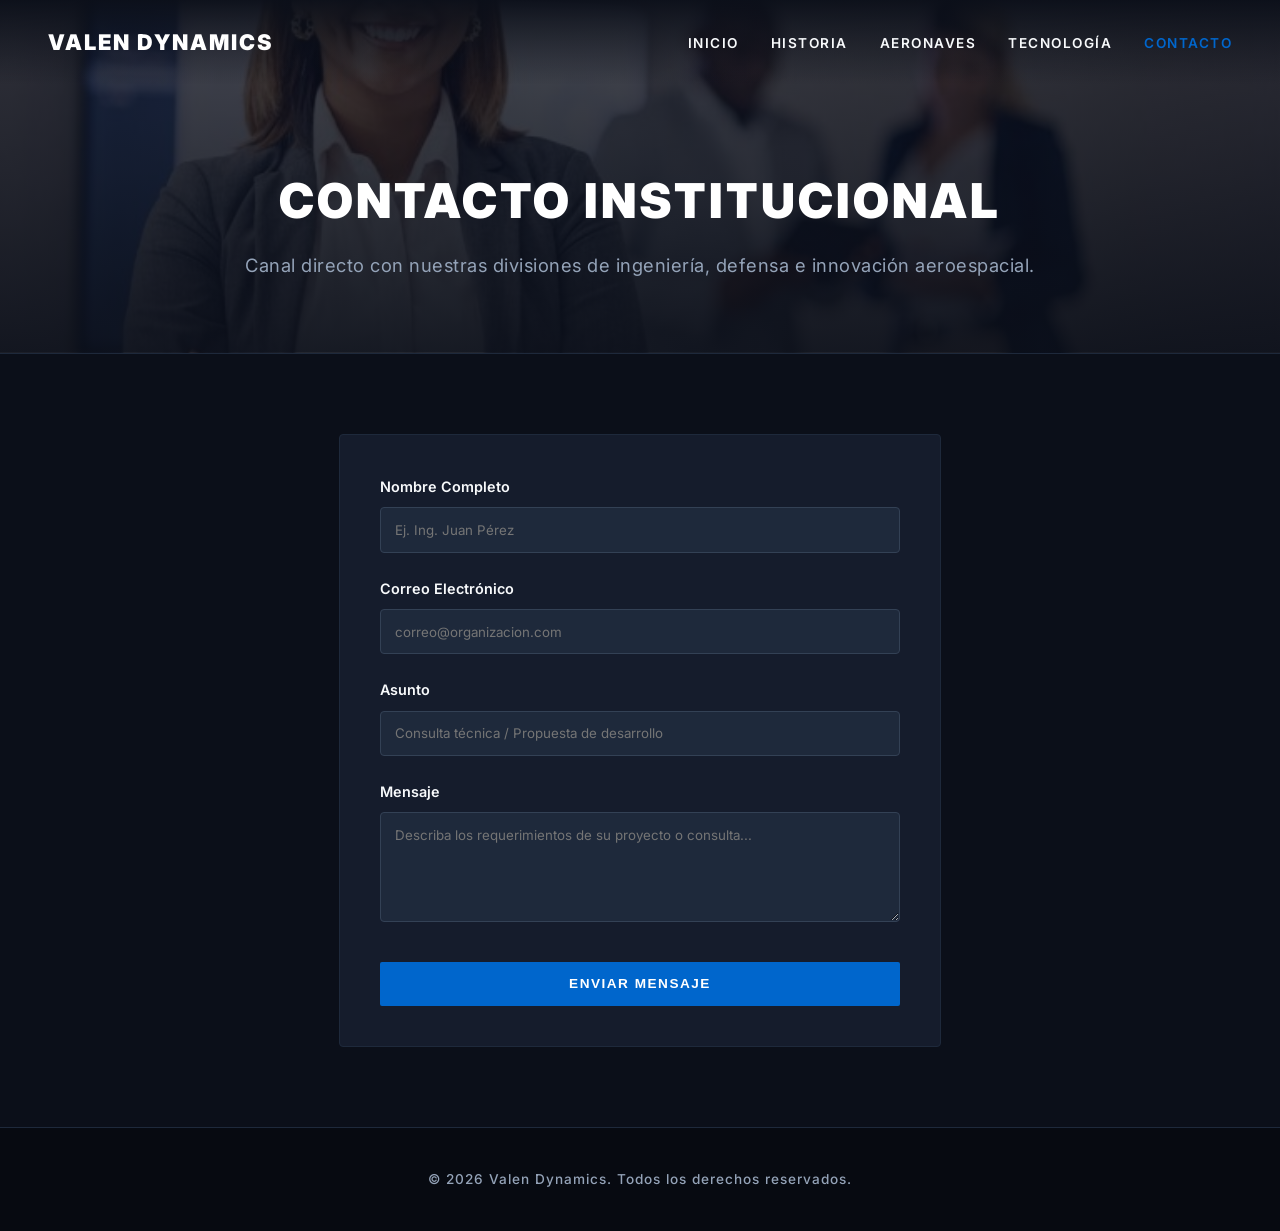
==== pages/contacto.html @ d97ce1bd "Upgrade" ====
<!DOCTYPE html>
<html lang="es">
<head>
  <meta charset="UTF-8">
  <meta name="viewport" content="width=device-width, initial-scale=1.0">
  <title>Contacto - Valen Dynamics</title>
  <link rel="stylesheet" href="../styles.css">
</head>
<body>

  <!-- Navegación superior -->
  <header class="navbar">
    <div class="logo">
      <a href="../index.html">VALEN DYNAMICS</a>
    </div>
    <nav>
      <ul class="nav-links">
        <li><a href="../index.html">Inicio</a></li>
        <li><a href="historia.html">Historia</a></li>
        <li><a href="modelos.html">Aeronaves</a></li>
        <li><a href="tecnologia.html">Tecnología</a></li>
        <li><a href="contacto.html" class="active">Contacto</a></li>
      </ul>
    </nav>
  </header>

  <!-- Header de Subpágina con Imagen de Fondo (header-contacto) -->
  <section class="page-header header-contacto">
    <div class="container" style="padding: 0;">
      <h1>CONTACTO INSTITUCIONAL</h1>
      <p>Canal directo con nuestras divisiones de ingeniería, defensa e innovación aeroespacial.</p>
    </div>
  </section>

  <!-- Formulario de Contacto -->
  <main class="container" style="max-width: 650px;">
    <form style="background: var(--bg-card); padding: 2.5rem; border-radius: 4px; border: 1px solid var(--border-color);">
      <div class="form-group">
        <label for="nombre">Nombre Completo</label>
        <input type="text" id="nombre" placeholder="Ej. Ing. Juan Pérez">
      </div>
      <div class="form-group">
        <label for="email">Correo Electrónico</label>
        <input type="email" id="email" placeholder="correo@organizacion.com">
      </div>
      <div class="form-group">
        <label for="asunto">Asunto</label>
        <input type="text" id="asunto" placeholder="Consulta técnica / Propuesta de desarrollo">
      </div>
      <div class="form-group">
        <label for="mensaje">Mensaje</label>
        <textarea id="mensaje" rows="5" placeholder="Describa los requerimientos de su proyecto o consulta..."></textarea>
      </div>
      <button type="submit" class="btn-primary" style="width: 100%; border: none; cursor: pointer; margin-top: 0.5rem;">Enviar Mensaje</button>
    </form>
  </main>

  <!-- Pie de página -->
  <footer>
    <p>&copy; 2026 Valen Dynamics. Todos los derechos reservados.</p>
  </footer>

</body>
</html>
---- styles.css ----
/* Importación de tipografía moderna (Inter) */
@import url('https://fonts.googleapis.com/css2?family=Inter:wght@300;400;500;600;700;800;900&display=swap');

/* Reset general y variables */
:root {
  --bg-dark: #0b0f19;
  --bg-card: #151c2c;
  --accent-blue: #0066cc;
  --accent-hover: #0052a3;
  --text-light: #f8fafc;
  --text-muted: #94a3b8;
  --border-color: #1e293b;
  --font-main: 'Inter', system-ui, -apple-system, BlinkMacSystemFont, sans-serif;
}

* {
  margin: 0;
  padding: 0;
  box-sizing: border-box;
}

body {
  font-family: var(--font-main);
  background-color: var(--bg-dark);
  color: var(--text-light);
  line-height: 1.7;
  -webkit-font-smoothing: antialiased;
}

/* Navbar transparente e integrada */
.navbar {
  position: absolute;
  top: 0;
  left: 0;
  width: 100%;
  display: flex;
  justify-content: space-between;
  align-items: center;
  padding: 1.5rem 3rem;
  z-index: 10;
  background: linear-gradient(180deg, rgba(11,15,25,0.95) 0%, rgba(11,15,25,0) 100%);
}

.logo a {
  font-size: 1.35rem;
  font-weight: 900;
  color: #fff;
  text-decoration: none;
  letter-spacing: 2px;
}

.nav-links {
  list-style: none;
  display: flex;
  gap: 2rem;
}

.nav-links a {
  color: var(--text-light);
  text-decoration: none;
  font-weight: 600;
  text-transform: uppercase;
  font-size: 0.85rem;
  letter-spacing: 1.5px;
  transition: color 0.3s ease;
}

.nav-links a:hover,
.nav-links a.active {
  color: var(--accent-blue);
}

/* Hero Section */
.hero {
  position: relative;
  height: 100vh;
  display: flex;
  align-items: center;
  justify-content: center;
  overflow: hidden;
  text-align: center;
}

.hero-video {
  position: absolute;
  top: 50%;
  left: 50%;
  min-width: 100%;
  min-height: 100%;
  width: auto;
  height: auto;
  z-index: 1;
  transform: translate(-50%, -50%);
  object-fit: cover;
}

.hero-overlay {
  position: absolute;
  top: 0;
  left: 0;
  width: 100%;
  height: 100%;
  background: rgba(11, 15, 25, 0.7);
  z-index: 2;
}

.hero-content {
  position: relative;
  z-index: 3;
  max-width: 850px;
  padding: 0 1rem;
}

.hero-content h1 {
  font-size: 3.25rem;
  font-weight: 900;
  letter-spacing: 3px;
  margin-bottom: 1.25rem;
  line-height: 1.15;
  text-transform: uppercase;
}

.hero-content p {
  font-size: 1.2rem;
  font-weight: 400;
  color: var(--text-muted);
  margin-bottom: 2.25rem;
  letter-spacing: 0.5px;
}

.btn-primary {
  display: inline-block;
  padding: 0.9rem 2.25rem;
  background-color: var(--accent-blue);
  color: #fff;
  text-decoration: none;
  font-weight: 700;
  letter-spacing: 1.5px;
  text-transform: uppercase;
  font-size: 0.85rem;
  border-radius: 2px;
  transition: background-color 0.3s ease;
}

.btn-primary:hover {
  background-color: var(--accent-hover);
}

/* Secciones Generales */
.container {
  max-width: 1150px;
  margin: 0 auto;
  padding: 5rem 1.5rem;
}

.features h2 {
  font-size: 2rem;
  font-weight: 800;
  margin-bottom: 2.5rem;
  letter-spacing: 1.5px;
  text-transform: uppercase;
  border-left: 4px solid var(--accent-blue);
  padding-left: 1rem;
}

.cards-grid {
  display: grid;
  grid-template-columns: repeat(auto-fit, minmax(300px, 1fr));
  gap: 2rem;
}

.card {
  background-color: var(--bg-card);
  padding: 2.25rem;
  border-top: 3px solid transparent;
  border-radius: 0 0 4px 4px;
  transition: transform 0.3s ease, border-color 0.3s ease;
}

.card:hover {
  transform: translateY(-5px);
  border-top-color: var(--accent-blue);
}

.card h3 {
  margin-bottom: 0.75rem;
  font-size: 1.35rem;
  font-weight: 700;
  letter-spacing: 0.5px;
}

.card p {
  color: var(--text-muted);
  margin-bottom: 1.5rem;
  font-size: 0.95rem;
  font-weight: 400;
  line-height: 1.6;
}

.card a {
  color: var(--accent-blue);
  text-decoration: none;
  font-weight: 700;
  font-size: 0.9rem;
  letter-spacing: 0.5px;
}

/* --- SUBPÁGINAS HEADER BASE (Con soporte para imagen de fondo) --- */
.page-header {
  padding: 10rem 1.5rem 4.5rem 1.5rem;
  background-color: var(--bg-card);
  background-position: center;
  background-size: cover;
  background-repeat: no-repeat;
  border-bottom: 1px solid var(--border-color);
  text-align: center;
}

.page-header h1 {
  font-size: 3rem;
  font-weight: 900;
  letter-spacing: 3px;
  margin-bottom: 0.5rem;
  text-transform: uppercase;
  color: #ffffff;
}

.page-header p {
  color: var(--text-muted);
  font-size: 1.15rem;
  font-weight: 400;
  letter-spacing: 0.5px;
}

/* --- CLASES INDIVIDUALES PARA LAS IMÁGENES DE CADA HEADER --- */

/* 1. Header de Historia */
.header-historia {
  background-image: linear-gradient(180deg, rgba(11, 15, 25, 0.75) 0%, rgba(11, 15, 25, 0.95) 100%), 
                    url('assets/Historia.webp');
}

/* 2. Header de Aeronaves / Modelos */
.header-modelos {
  background-image: linear-gradient(180deg, rgba(11, 15, 25, 0.75) 0%, rgba(11, 15, 25, 0.95) 100%), 
                    url('assets/Aeronaves.webp');
}

/* 3. Header de Tecnología */
.header-tecnologia {
  background-image: linear-gradient(180deg, rgba(11, 15, 25, 0.75) 0%, rgba(11, 15, 25, 0.95) 100%), 
                    url('assets/Tecnologia.jpg');
}

/* 4. Header de Contacto */
.header-contacto {
  background-image: linear-gradient(180deg, rgba(11, 15, 25, 0.75) 0%, rgba(11, 15, 25, 0.95) 100%), 
                    url('assets/Contacto.jpg');
}

/* Si tus HTML están dentro de una carpeta /pages/, ajusta las rutas en el CSS a: url('../assets/header-xxx.jpg') */


/* --- SECCIÓN HISTORIA (Jerarquía Visual Mejorada) --- */
.history-story {
  background-color: var(--bg-card);
  padding: 3rem;
  border-radius: 4px;
  border-left: 5px solid var(--accent-blue);
  margin-bottom: 4rem;
}

.history-story h2 {
  font-size: 2.25rem;
  font-weight: 800;
  letter-spacing: 1px;
  color: var(--text-light);
  margin-bottom: 0.3rem;
}

.subtitle-story {
  color: var(--accent-blue);
  font-weight: 700;
  text-transform: uppercase;
  letter-spacing: 1.5px;
  font-size: 0.85rem;
  margin-bottom: 2rem;
  display: block;
}

.history-story p {
  color: var(--text-light);
  line-height: 1.85;
  margin-bottom: 1.5rem;
  font-size: 1.05rem;
  font-weight: 300;
}

.history-story p strong {
  font-weight: 700;
  color: #fff;
}

/* Imagen Flotante Estilo Documento / Editorial */
.story-img-inline {
  float: right;
  width: 32%;
  max-width: 280px;
  height: auto;
  margin-left: 2rem;
  margin-bottom: 1.25rem;
  margin-top: 0.25rem;
  border-radius: 4px;
  border: 1px solid var(--border-color);
  box-shadow: 0 8px 20px rgba(0, 0, 0, 0.5);
}

.history-story::after {
  content: "";
  display: table;
  clear: both;
}

/* Fundadores */
.founders-section {
  margin-bottom: 4.5rem;
}

.founders-section h2 {
  font-size: 2rem;
  font-weight: 800;
  text-transform: uppercase;
  letter-spacing: 1.5px;
  border-left: 4px solid var(--accent-blue);
  padding-left: 0.85rem;
  margin-bottom: 0.25rem;
}

.section-desc {
  color: var(--text-muted);
  margin-bottom: 2.5rem;
  padding-left: 1rem;
  font-size: 0.95rem;
  font-weight: 500;
  text-transform: uppercase;
  letter-spacing: 1px;
}

.founder-card h3 {
  font-size: 1.4rem;
  font-weight: 800;
  margin-bottom: 0.25rem;
}

.founder-role {
  color: var(--accent-blue);
  font-size: 0.75rem;
  font-weight: 800;
  text-transform: uppercase;
  letter-spacing: 1.2px;
  margin-bottom: 1.25rem;
  display: block;
}

.founder-img {
  width: 100%;
  height: 220px;
  object-fit: cover;
  border-radius: 4px;
  margin-bottom: 1.25rem;
  border: 1px solid var(--border-color);
}

/* Línea de Tiempo */
.timeline-section h2 {
  font-size: 2rem;
  font-weight: 800;
  text-transform: uppercase;
  letter-spacing: 1.5px;
  border-left: 4px solid var(--accent-blue);
  padding-left: 0.85rem;
  margin-bottom: 2.5rem;
}

.timeline {
  display: flex;
  flex-direction: column;
  gap: 1.75rem;
}

.timeline-item {
  background-color: var(--bg-card);
  padding: 2.25rem;
  border-left: 4px solid var(--accent-blue);
  border-radius: 0 4px 4px 0;
  transition: transform 0.3s ease, background-color 0.3s ease;
}

.timeline-item:hover {
  transform: translateX(6px);
  background-color: #1a2336;
}

.timeline-year {
  display: inline-block;
  background-color: var(--accent-blue);
  color: #fff;
  font-weight: 800;
  font-size: 0.8rem;
  padding: 0.25rem 0.65rem;
  border-radius: 2px;
  margin-bottom: 0.85rem;
  letter-spacing: 1.2px;
  text-transform: uppercase;
}

.timeline-item h3 {
  font-size: 1.4rem;
  font-weight: 700;
  color: var(--text-light);
  margin-bottom: 0.5rem;
  letter-spacing: 0.5px;
}

.timeline-item p {
  color: var(--text-muted);
  font-size: 0.98rem;
  font-weight: 300;
  line-height: 1.7;
}

/* Formulario */
.form-group {
  margin-bottom: 1.5rem;
}

.form-group label {
  display: block;
  margin-bottom: 0.5rem;
  font-weight: 600;
  font-size: 0.9rem;
}

.form-group input,
.form-group textarea {
  width: 100%;
  padding: 0.85rem;
  background: #1e293b;
  border: 1px solid #334155;
  color: #fff;
  border-radius: 4px;
  font-family: var(--font-main);
}

.form-group input:focus,
.form-group textarea:focus {
  outline: 1px solid var(--accent-blue);
}

/* Footer */
footer {
  text-align: center;
  padding: 2.5rem;
  background-color: #070a11;
  color: var(--text-muted);
  font-size: 0.85rem;
  font-weight: 500;
  letter-spacing: 1px;
  border-top: 1px solid var(--border-color);
}

/* Adaptación Responsive */
@media (max-width: 650px) {
  .story-img-inline {
    float: none;
    display: block;
    width: 100%;
    max-width: 100%;
    margin: 0 0 1.5rem 0;
  }

  .history-story {
    padding: 1.75rem;
  }
}
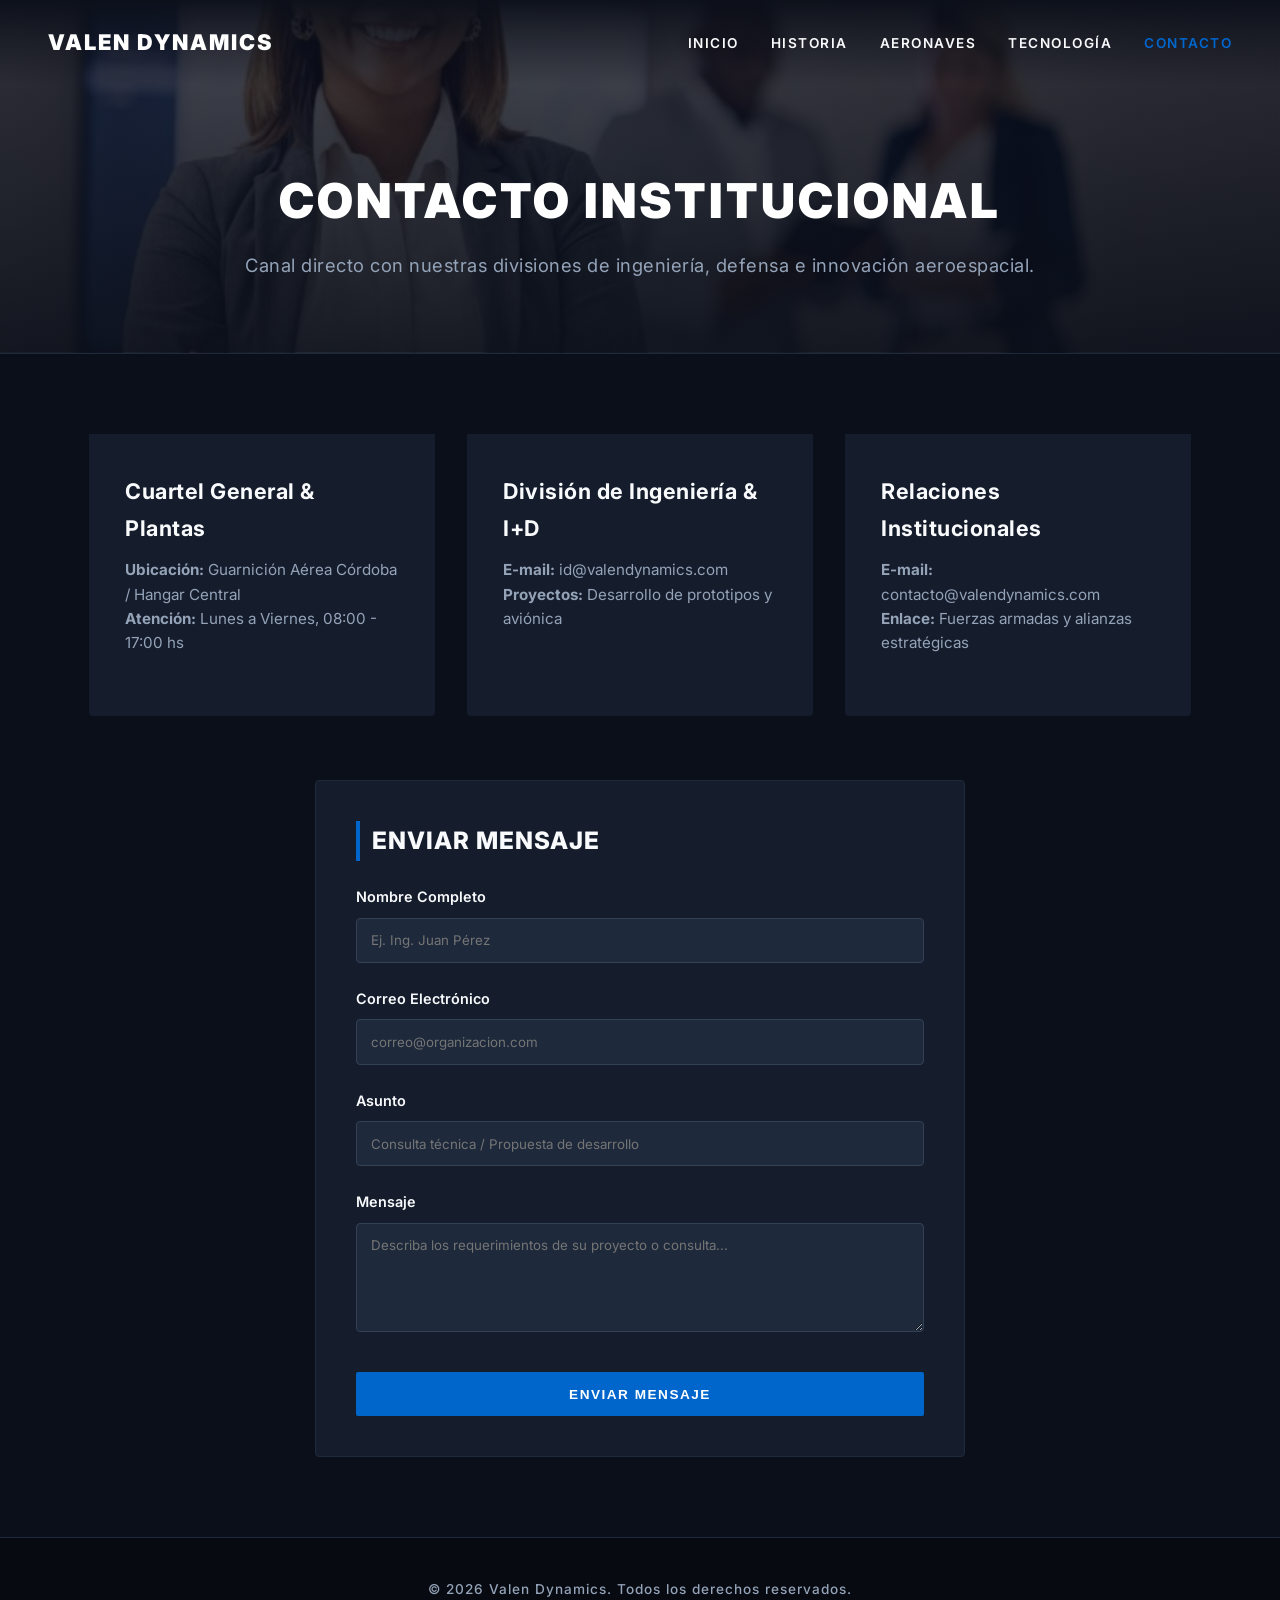
==== commit 7ff6deee: "Formulario hecho" ====
--- a/pages/contacto.html
+++ b/pages/contacto.html
@@ -4,6 +4,10 @@
   <meta charset="UTF-8">
   <meta name="viewport" content="width=device-width, initial-scale=1.0">
   <title>Contacto - Valen Dynamics</title>
+  
+  <!-- Favicon para la pestaña del navegador -->
+  <link rel="icon" type="image/png" href="../assets/favicon.png">
+  
   <link rel="stylesheet" href="../styles.css">
 </head>
 <body>
@@ -32,27 +36,64 @@
     </div>
   </section>
 
-  <!-- Formulario de Contacto -->
-  <main class="container" style="max-width: 650px;">
-    <form style="background: var(--bg-card); padding: 2.5rem; border-radius: 4px; border: 1px solid var(--border-color);">
-      <div class="form-group">
-        <label for="nombre">Nombre Completo</label>
-        <input type="text" id="nombre" placeholder="Ej. Ing. Juan Pérez">
+  <main class="container">
+
+    <!-- Tarjetas Informativas de Sedes / Departamentos -->
+    <div class="cards-grid" style="margin-bottom: 4rem;">
+      <div class="card">
+        <div class="card-body">
+          <h3>Cuartel General & Plantas</h3>
+          <p><strong>Ubicación:</strong> Guarnición Aérea Córdoba / Hangar Central<br>
+             <strong>Atención:</strong> Lunes a Viernes, 08:00 - 17:00 hs</p>
+        </div>
       </div>
-      <div class="form-group">
-        <label for="email">Correo Electrónico</label>
-        <input type="email" id="email" placeholder="correo@organizacion.com">
+
+      <div class="card">
+        <div class="card-body">
+          <h3>División de Ingeniería & I+D</h3>
+          <p><strong>E-mail:</strong> id@valendynamics.com<br>
+             <strong>Proyectos:</strong> Desarrollo de prototipos y aviónica</p>
+        </div>
       </div>
-      <div class="form-group">
-        <label for="asunto">Asunto</label>
-        <input type="text" id="asunto" placeholder="Consulta técnica / Propuesta de desarrollo">
+
+      <div class="card">
+        <div class="card-body">
+          <h3>Relaciones Institucionales</h3>
+          <p><strong>E-mail:</strong> contacto@valendynamics.com<br>
+             <strong>Enlace:</strong> Fuerzas armadas y alianzas estratégicas</p>
+        </div>
       </div>
-      <div class="form-group">
-        <label for="mensaje">Mensaje</label>
-        <textarea id="mensaje" rows="5" placeholder="Describa los requerimientos de su proyecto o consulta..."></textarea>
-      </div>
-      <button type="submit" class="btn-primary" style="width: 100%; border: none; cursor: pointer; margin-top: 0.5rem;">Enviar Mensaje</button>
-    </form>
+    </div>
+
+    <!-- Formulario de Contacto Conectado a Formspree -->
+    <div style="max-width: 650px; margin: 0 auto;">
+      <form action="https://formspree.io/f/mvkokorb" method="POST" style="background: var(--bg-card); padding: 2.5rem; border-radius: 4px; border: 1px solid var(--border-color);">
+        <h2 style="font-size: 1.5rem; font-weight: 800; margin-bottom: 1.5rem; text-transform: uppercase; letter-spacing: 1px; color: var(--text-light); border-left: 4px solid var(--accent-blue); padding-left: 0.75rem;">Enviar Mensaje</h2>
+
+        <div class="form-group">
+          <label for="nombre">Nombre Completo</label>
+          <input type="text" id="nombre" name="nombre" placeholder="Ej. Ing. Juan Pérez" required>
+        </div>
+
+        <div class="form-group">
+          <label for="email">Correo Electrónico</label>
+          <input type="email" id="email" name="email" placeholder="correo@organizacion.com" required>
+        </div>
+
+        <div class="form-group">
+          <label for="asunto">Asunto</label>
+          <input type="text" id="asunto" name="_subject" placeholder="Consulta técnica / Propuesta de desarrollo" required>
+        </div>
+
+        <div class="form-group">
+          <label for="mensaje">Mensaje</label>
+          <textarea id="mensaje" name="mensaje" rows="5" placeholder="Describa los requerimientos de su proyecto o consulta..." required></textarea>
+        </div>
+
+        <button type="submit" class="btn-primary" style="width: 100%; border: none; cursor: pointer; margin-top: 0.5rem;">Enviar Mensaje</button>
+      </form>
+    </div>
+
   </main>
 
   <!-- Pie de página -->
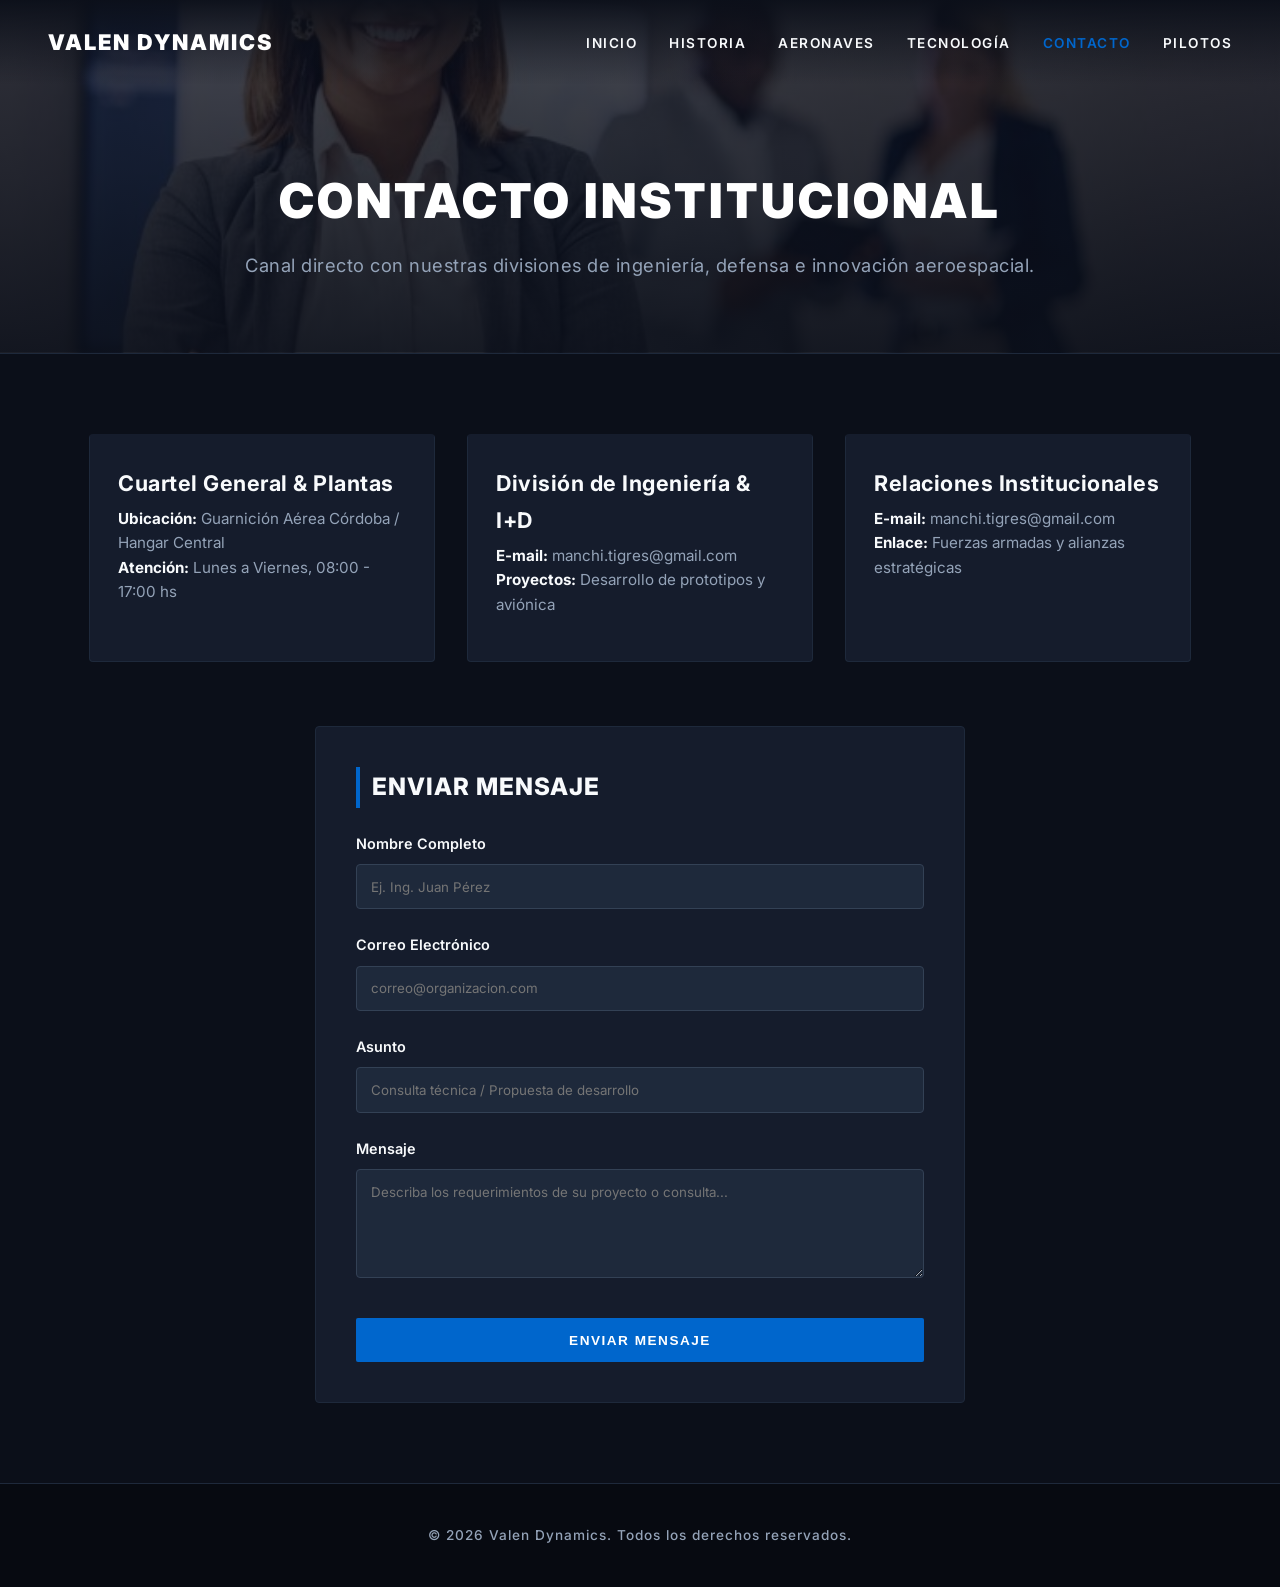
==== commit 834b815c: "Arreglos varios y adicion de seccion pilotos" ====
--- a/pages/contacto.html
+++ b/pages/contacto.html
@@ -24,6 +24,7 @@
         <li><a href="modelos.html">Aeronaves</a></li>
         <li><a href="tecnologia.html">Tecnología</a></li>
         <li><a href="contacto.html" class="active">Contacto</a></li>
+        <li><a href="pilotos.html">Pilotos</a></li>
       </ul>
     </nav>
   </header>
@@ -51,7 +52,7 @@
       <div class="card">
         <div class="card-body">
           <h3>División de Ingeniería & I+D</h3>
-          <p><strong>E-mail:</strong> id@valendynamics.com<br>
+          <p><strong>E-mail:</strong> manchi.tigres@gmail.com<br>
              <strong>Proyectos:</strong> Desarrollo de prototipos y aviónica</p>
         </div>
       </div>
@@ -59,7 +60,7 @@
       <div class="card">
         <div class="card-body">
           <h3>Relaciones Institucionales</h3>
-          <p><strong>E-mail:</strong> contacto@valendynamics.com<br>
+          <p><strong>E-mail:</strong> manchi.tigres@gmail.com<br>
              <strong>Enlace:</strong> Fuerzas armadas y alianzas estratégicas</p>
         </div>
       </div>
--- a/styles.css
+++ b/styles.css
@@ -146,7 +146,7 @@
   background-color: var(--accent-hover);
 }
 
-/* Secciones Generales */
+/* Contenedores y Secciones Generales */
 .container {
   max-width: 1150px;
   margin: 0 auto;
@@ -163,49 +163,103 @@
   padding-left: 1rem;
 }
 
+/* GRILLA Y TARJETAS */
 .cards-grid {
   display: grid;
   grid-template-columns: repeat(auto-fit, minmax(300px, 1fr));
   gap: 2rem;
+  align-items: stretch;
 }
 
 .card {
   background-color: var(--bg-card);
-  padding: 2.25rem;
+  padding: 1.75rem; /* Otorga espacio interno a las tarjetas solo de texto */
+  border: 1px solid var(--border-color);
   border-top: 3px solid transparent;
-  border-radius: 0 0 4px 4px;
-  transition: transform 0.3s ease, border-color 0.3s ease;
+  border-radius: 4px;
+  overflow: hidden;
+  display: flex;
+  flex-direction: column;
+  transition: transform 0.3s ease, border-color 0.3s ease, box-shadow 0.3s ease;
+}
+
+/* Si la tarjeta tiene imagen, resetea el padding contenedor */
+.card:has(.card-img-wrapper) {
+  padding: 0;
 }
 
 .card:hover {
   transform: translateY(-5px);
   border-top-color: var(--accent-blue);
-}
-
-.card h3 {
-  margin-bottom: 0.75rem;
+  box-shadow: 0 10px 25px rgba(0, 0, 0, 0.4);
+}
+
+/* --- FIX EXACTO PARA EL HTML DE PILOTOS CON card-img-wrapper --- */
+.card-img-wrapper {
+  width: 100%;
+  height: 250px;
+  overflow: hidden;
+  position: relative;
+  background-color: #0d121f;
+  border-bottom: 1px solid var(--border-color);
+}
+
+.card-img-wrapper img,
+.founder-img {
+  width: 100%;
+  height: 100%;
+  object-fit: cover;
+  object-position: center 20%;
+  display: block;
+  transition: transform 0.5s ease;
+}
+
+.card:hover .card-img-wrapper img {
+  transform: scale(1.05);
+}
+
+/* CUERPO DE LA TARJETA */
+.card-body {
+  padding: 1.75rem;
+  flex-grow: 1;
+  display: flex;
+  flex-direction: column;
+}
+
+.card > .card-body {
+  padding: 0;
+}
+
+.card-body h3 {
+  margin-bottom: 0.35rem;
   font-size: 1.35rem;
   font-weight: 700;
   letter-spacing: 0.5px;
 }
 
-.card p {
+.founder-role {
+  color: var(--accent-blue);
+  font-size: 0.75rem;
+  font-weight: 800;
+  text-transform: uppercase;
+  letter-spacing: 1.2px;
+  margin-bottom: 1.25rem;
+  display: block;
+}
+
+.card-body p {
   color: var(--text-muted);
-  margin-bottom: 1.5rem;
+  margin-bottom: 1rem;
   font-size: 0.95rem;
   font-weight: 400;
   line-height: 1.6;
 }
 
-.card a {
-  color: var(--accent-blue);
-  text-decoration: none;
-  font-weight: 700;
-  font-size: 0.9rem;
-  letter-spacing: 0.5px;
-}
-
-/* --- SUBPÁGINAS HEADER BASE (Con soporte para imagen de fondo) --- */
+.card-body p strong {
+  color: var(--text-light);
+}
+
+/* SUBPÁGINAS HEADER BASE */
 .page-header {
   padding: 10rem 1.5rem 4.5rem 1.5rem;
   background-color: var(--bg-card);
@@ -232,36 +286,32 @@
   letter-spacing: 0.5px;
 }
 
-/* --- CLASES INDIVIDUALES PARA LAS IMÁGENES DE CADA HEADER --- */
-
-/* 1. Header de Historia */
+/* HEADERS ESPECÍFICOS */
+.header-pilotos {
+  background-image: linear-gradient(180deg, rgba(11, 15, 25, 0.75) 0%, rgba(11, 15, 25, 0.95) 100%), 
+                    url('assets/Pilotos.jpg');
+}
+.header-modelos {
+  background-image: linear-gradient(180deg, rgba(11, 15, 25, 0.75) 0%, rgba(11, 15, 25, 0.95) 100%), 
+                    url('assets/Aeronaves.webp');
+}
+
 .header-historia {
   background-image: linear-gradient(180deg, rgba(11, 15, 25, 0.75) 0%, rgba(11, 15, 25, 0.95) 100%), 
                     url('assets/Historia.webp');
 }
 
-/* 2. Header de Aeronaves / Modelos */
-.header-modelos {
-  background-image: linear-gradient(180deg, rgba(11, 15, 25, 0.75) 0%, rgba(11, 15, 25, 0.95) 100%), 
-                    url('assets/Aeronaves.webp');
-}
-
-/* 3. Header de Tecnología */
 .header-tecnologia {
   background-image: linear-gradient(180deg, rgba(11, 15, 25, 0.75) 0%, rgba(11, 15, 25, 0.95) 100%), 
                     url('assets/Tecnologia.jpg');
 }
 
-/* 4. Header de Contacto */
 .header-contacto {
   background-image: linear-gradient(180deg, rgba(11, 15, 25, 0.75) 0%, rgba(11, 15, 25, 0.95) 100%), 
                     url('assets/Contacto.jpg');
 }
 
-/* Si tus HTML están dentro de una carpeta /pages/, ajusta las rutas en el CSS a: url('../assets/header-xxx.jpg') */
-
-
-/* --- SECCIÓN HISTORIA (Jerarquía Visual Mejorada) --- */
+/* SECCIÓN HISTORIA */
 .history-story {
   background-color: var(--bg-card);
   padding: 3rem;
@@ -301,7 +351,6 @@
   color: #fff;
 }
 
-/* Imagen Flotante Estilo Documento / Editorial */
 .story-img-inline {
   float: right;
   width: 32%;
@@ -321,7 +370,7 @@
   clear: both;
 }
 
-/* Fundadores */
+/* FUNDADORES / INTEGRANTES */
 .founders-section {
   margin-bottom: 4.5rem;
 }
@@ -346,32 +395,7 @@
   letter-spacing: 1px;
 }
 
-.founder-card h3 {
-  font-size: 1.4rem;
-  font-weight: 800;
-  margin-bottom: 0.25rem;
-}
-
-.founder-role {
-  color: var(--accent-blue);
-  font-size: 0.75rem;
-  font-weight: 800;
-  text-transform: uppercase;
-  letter-spacing: 1.2px;
-  margin-bottom: 1.25rem;
-  display: block;
-}
-
-.founder-img {
-  width: 100%;
-  height: 220px;
-  object-fit: cover;
-  border-radius: 4px;
-  margin-bottom: 1.25rem;
-  border: 1px solid var(--border-color);
-}
-
-/* Línea de Tiempo */
+/* LÍNEA DE TIEMPO */
 .timeline-section h2 {
   font-size: 2rem;
   font-weight: 800;
@@ -429,7 +453,7 @@
   line-height: 1.7;
 }
 
-/* Formulario */
+/* FORMULARIO */
 .form-group {
   margin-bottom: 1.5rem;
 }
@@ -457,7 +481,7 @@
   outline: 1px solid var(--accent-blue);
 }
 
-/* Footer */
+/* FOOTER */
 footer {
   text-align: center;
   padding: 2.5rem;
@@ -469,8 +493,18 @@
   border-top: 1px solid var(--border-color);
 }
 
-/* Adaptación Responsive */
+/* RESPONSIVE */
 @media (max-width: 650px) {
+  .navbar {
+    padding: 1.25rem 1.5rem;
+    flex-direction: column;
+    gap: 1rem;
+  }
+
+  .nav-links {
+    gap: 1rem;
+  }
+
   .story-img-inline {
     float: none;
     display: block;
